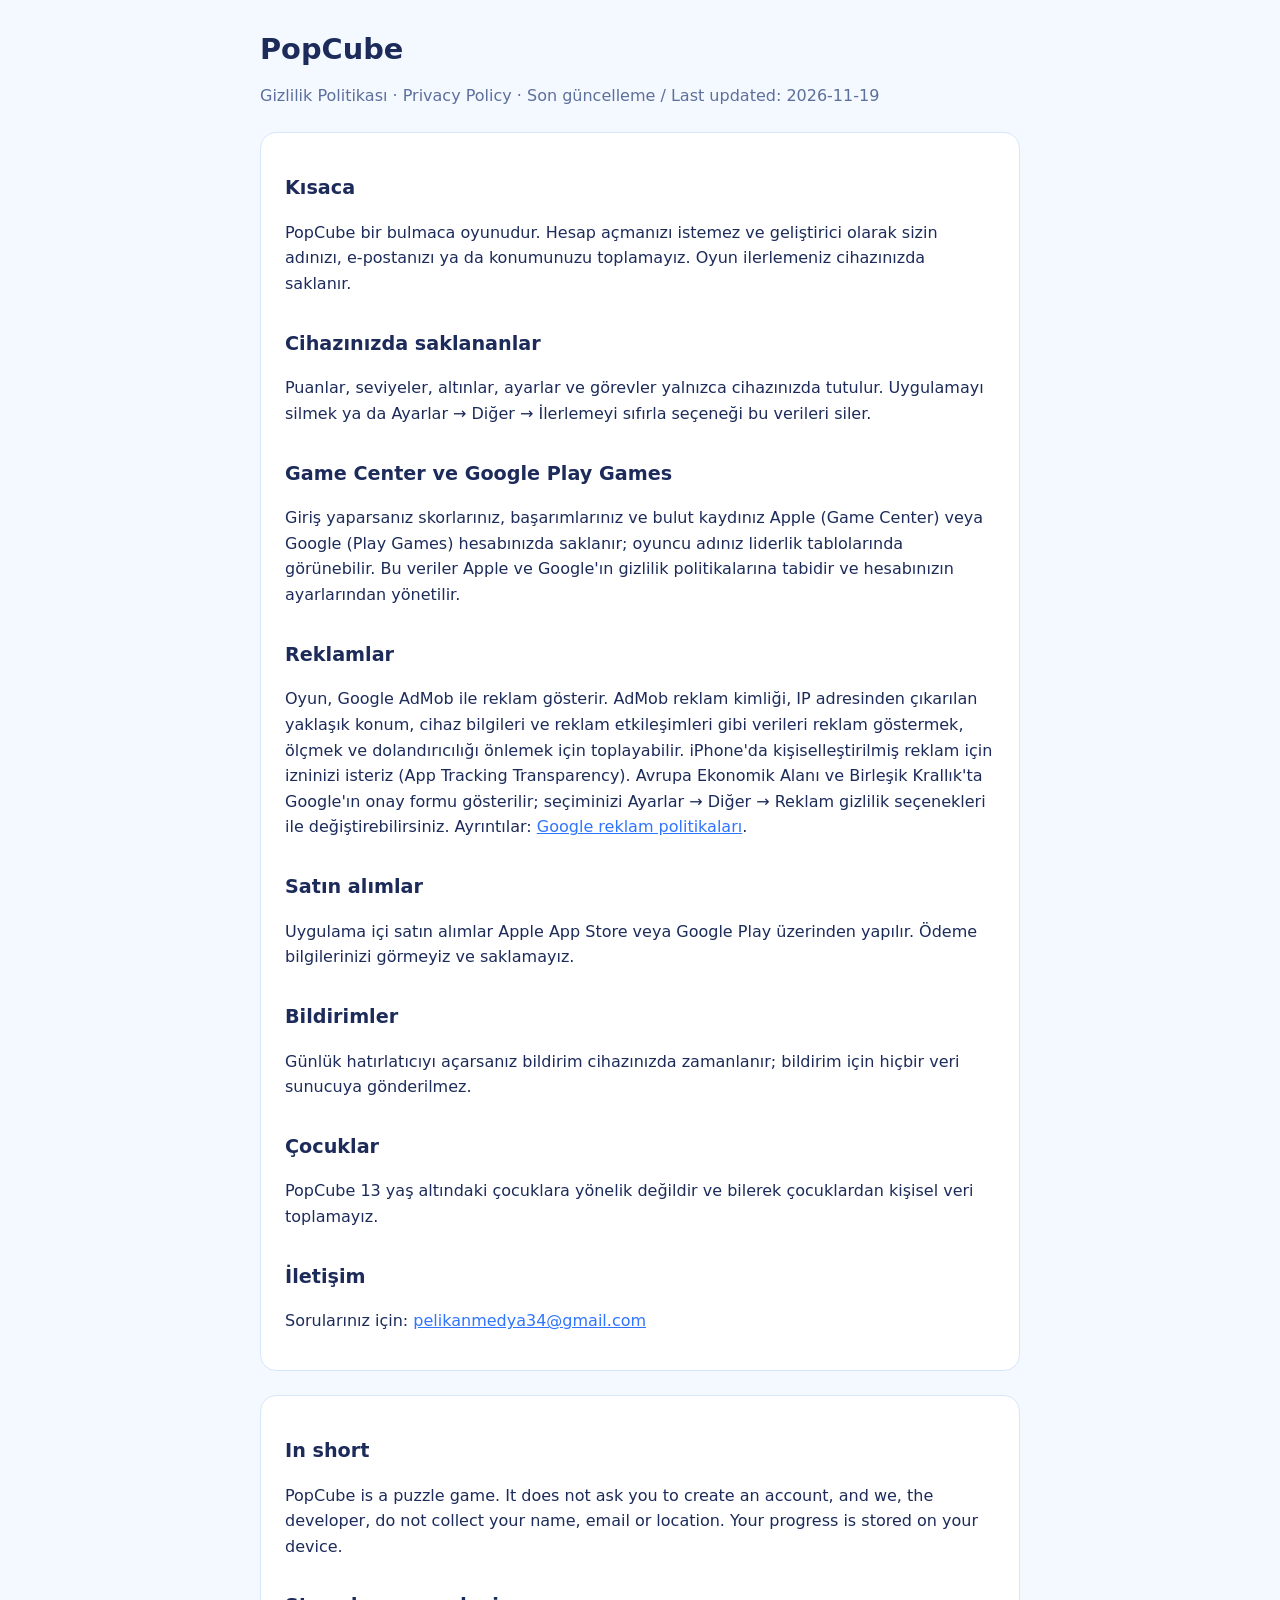
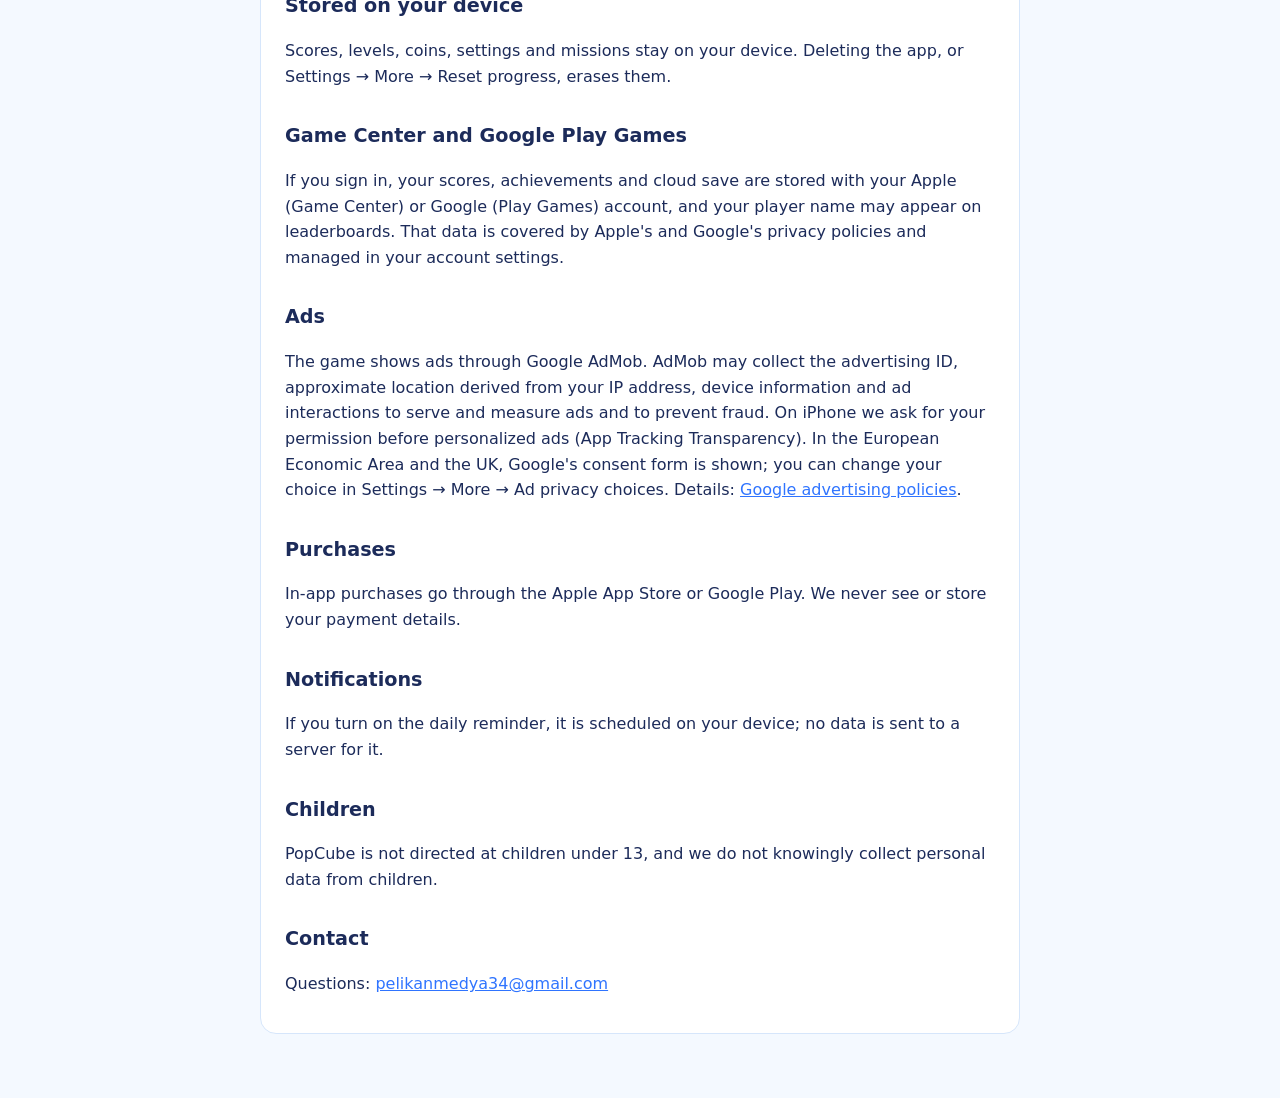
==== privacy.html @ 4b91d356 "PopCube support page, privacy policy and app-ads.txt Co-Authored-By: Claude Opus 5.5 <noreply@anthro" ====
<!doctype html>
<html lang="tr">
<head>
<meta charset="utf-8">
<meta name="viewport" content="width=device-width, initial-scale=1">
<title>PopCube Gizlilik Politikası / Privacy Policy</title>
<style>
  :root { --ink: #1c2b5a; --dim: #5d6f9c; --line: #d6e6fb; --blue: #2f74ff; --bg: #f4f9ff; }
  body { margin: 0; background: var(--bg); color: var(--ink); font: 16px/1.6 system-ui, -apple-system, "Segoe UI", sans-serif; }
  main { max-width: 760px; margin: 0 auto; padding: 32px max(20px, env(safe-area-inset-left)) 64px; }
  h1 { font-size: 1.8rem; line-height: 1.2; margin: 0 0 4px; }
  h2 { font-size: 1.2rem; margin: 32px 0 8px; }
  p, li { color: var(--ink); } small, .dim { color: var(--dim); }
  section { background: #fff; border: 1px solid var(--line); border-radius: 16px; padding: 8px 24px 20px; margin-top: 24px; }
  a { color: var(--blue); }
</style>
</head>
<body>
<main>
  <h1>PopCube</h1>
  <p class="dim">Gizlilik Politikası · Privacy Policy · Son güncelleme / Last updated: 2026-11-19</p>

  <section lang="tr">
    <h2>Kısaca</h2>
    <p>PopCube bir bulmaca oyunudur. Hesap açmanızı istemez ve geliştirici olarak sizin adınızı, e-postanızı ya da konumunuzu toplamayız. Oyun ilerlemeniz cihazınızda saklanır.</p>
    <h2>Cihazınızda saklananlar</h2>
    <p>Puanlar, seviyeler, altınlar, ayarlar ve görevler yalnızca cihazınızda tutulur. Uygulamayı silmek ya da Ayarlar → Diğer → İlerlemeyi sıfırla seçeneği bu verileri siler.</p>
    <h2>Game Center ve Google Play Games</h2>
    <p>Giriş yaparsanız skorlarınız, başarımlarınız ve bulut kaydınız Apple (Game Center) veya Google (Play Games) hesabınızda saklanır; oyuncu adınız liderlik tablolarında görünebilir. Bu veriler Apple ve Google'ın gizlilik politikalarına tabidir ve hesabınızın ayarlarından yönetilir.</p>
    <h2>Reklamlar</h2>
    <p>Oyun, Google AdMob ile reklam gösterir. AdMob reklam kimliği, IP adresinden çıkarılan yaklaşık konum, cihaz bilgileri ve reklam etkileşimleri gibi verileri reklam göstermek, ölçmek ve dolandırıcılığı önlemek için toplayabilir. iPhone'da kişiselleştirilmiş reklam için izninizi isteriz (App Tracking Transparency). Avrupa Ekonomik Alanı ve Birleşik Krallık'ta Google'ın onay formu gösterilir; seçiminizi Ayarlar → Diğer → Reklam gizlilik seçenekleri ile değiştirebilirsiniz. Ayrıntılar: <a href="https://policies.google.com/technologies/ads">Google reklam politikaları</a>.</p>
    <h2>Satın alımlar</h2>
    <p>Uygulama içi satın alımlar Apple App Store veya Google Play üzerinden yapılır. Ödeme bilgilerinizi görmeyiz ve saklamayız.</p>
    <h2>Bildirimler</h2>
    <p>Günlük hatırlatıcıyı açarsanız bildirim cihazınızda zamanlanır; bildirim için hiçbir veri sunucuya gönderilmez.</p>
    <h2>Çocuklar</h2>
    <p>PopCube 13 yaş altındaki çocuklara yönelik değildir ve bilerek çocuklardan kişisel veri toplamayız.</p>
    <h2>İletişim</h2>
    <p>Sorularınız için: <a href="mailto:pelikanmedya34@gmail.com">pelikanmedya34@gmail.com</a></p>
  </section>

  <section lang="en">
    <h2>In short</h2>
    <p>PopCube is a puzzle game. It does not ask you to create an account, and we, the developer, do not collect your name, email or location. Your progress is stored on your device.</p>
    <h2>Stored on your device</h2>
    <p>Scores, levels, coins, settings and missions stay on your device. Deleting the app, or Settings → More → Reset progress, erases them.</p>
    <h2>Game Center and Google Play Games</h2>
    <p>If you sign in, your scores, achievements and cloud save are stored with your Apple (Game Center) or Google (Play Games) account, and your player name may appear on leaderboards. That data is covered by Apple's and Google's privacy policies and managed in your account settings.</p>
    <h2>Ads</h2>
    <p>The game shows ads through Google AdMob. AdMob may collect the advertising ID, approximate location derived from your IP address, device information and ad interactions to serve and measure ads and to prevent fraud. On iPhone we ask for your permission before personalized ads (App Tracking Transparency). In the European Economic Area and the UK, Google's consent form is shown; you can change your choice in Settings → More → Ad privacy choices. Details: <a href="https://policies.google.com/technologies/ads">Google advertising policies</a>.</p>
    <h2>Purchases</h2>
    <p>In-app purchases go through the Apple App Store or Google Play. We never see or store your payment details.</p>
    <h2>Notifications</h2>
    <p>If you turn on the daily reminder, it is scheduled on your device; no data is sent to a server for it.</p>
    <h2>Children</h2>
    <p>PopCube is not directed at children under 13, and we do not knowingly collect personal data from children.</p>
    <h2>Contact</h2>
    <p>Questions: <a href="mailto:pelikanmedya34@gmail.com">pelikanmedya34@gmail.com</a></p>
  </section>
</main>
</body>
</html>
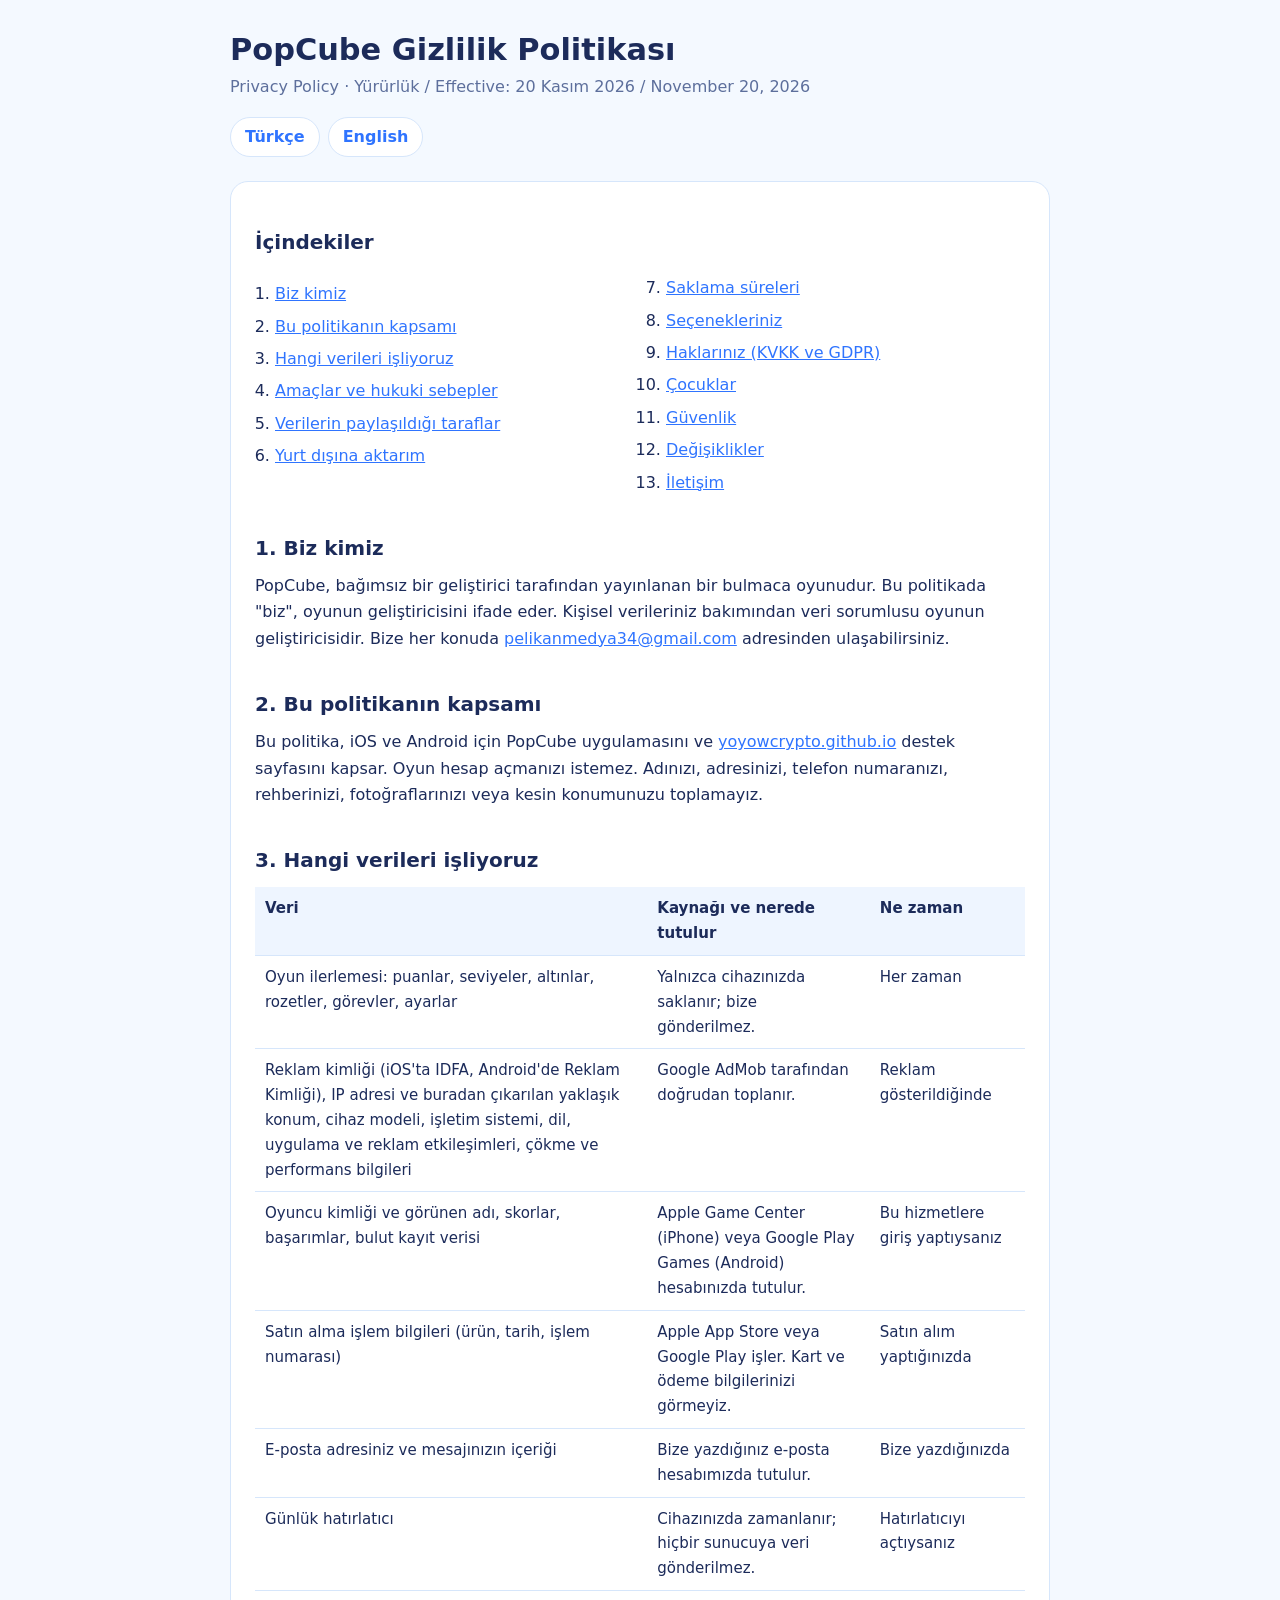
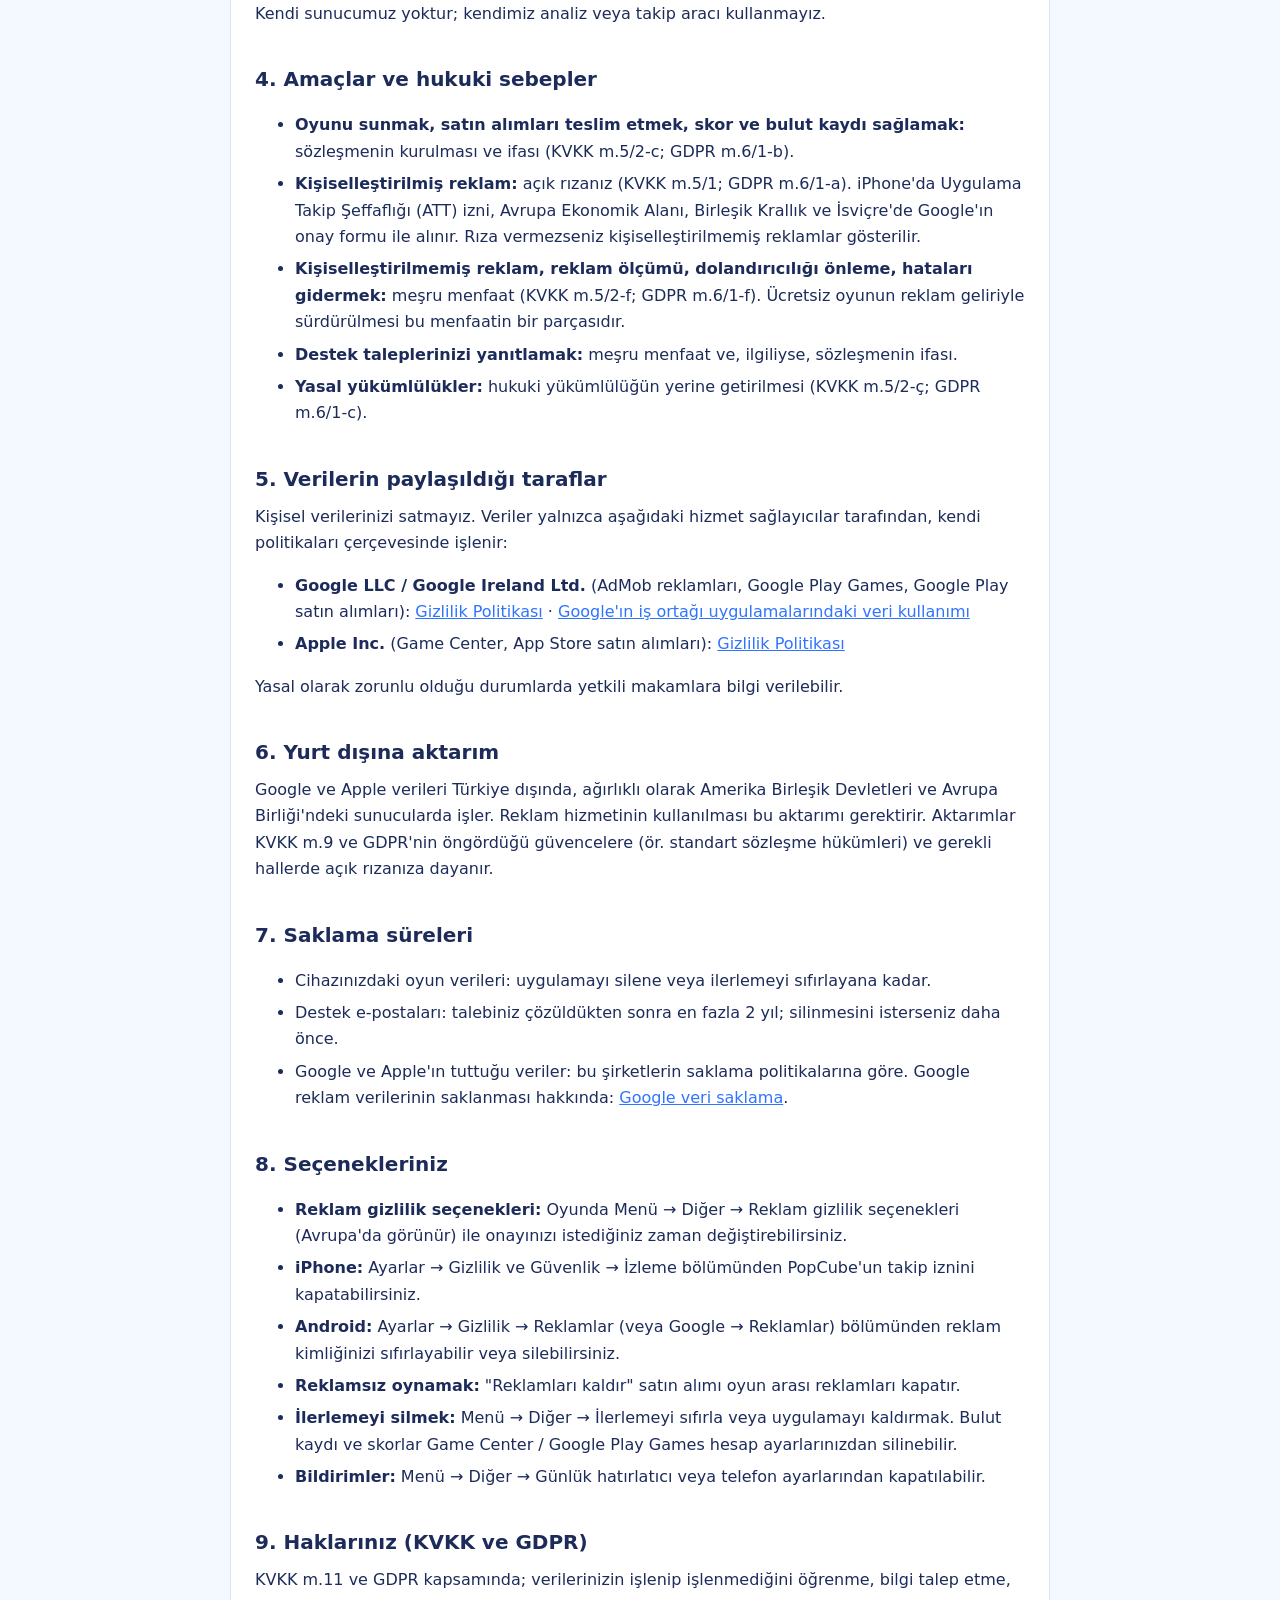
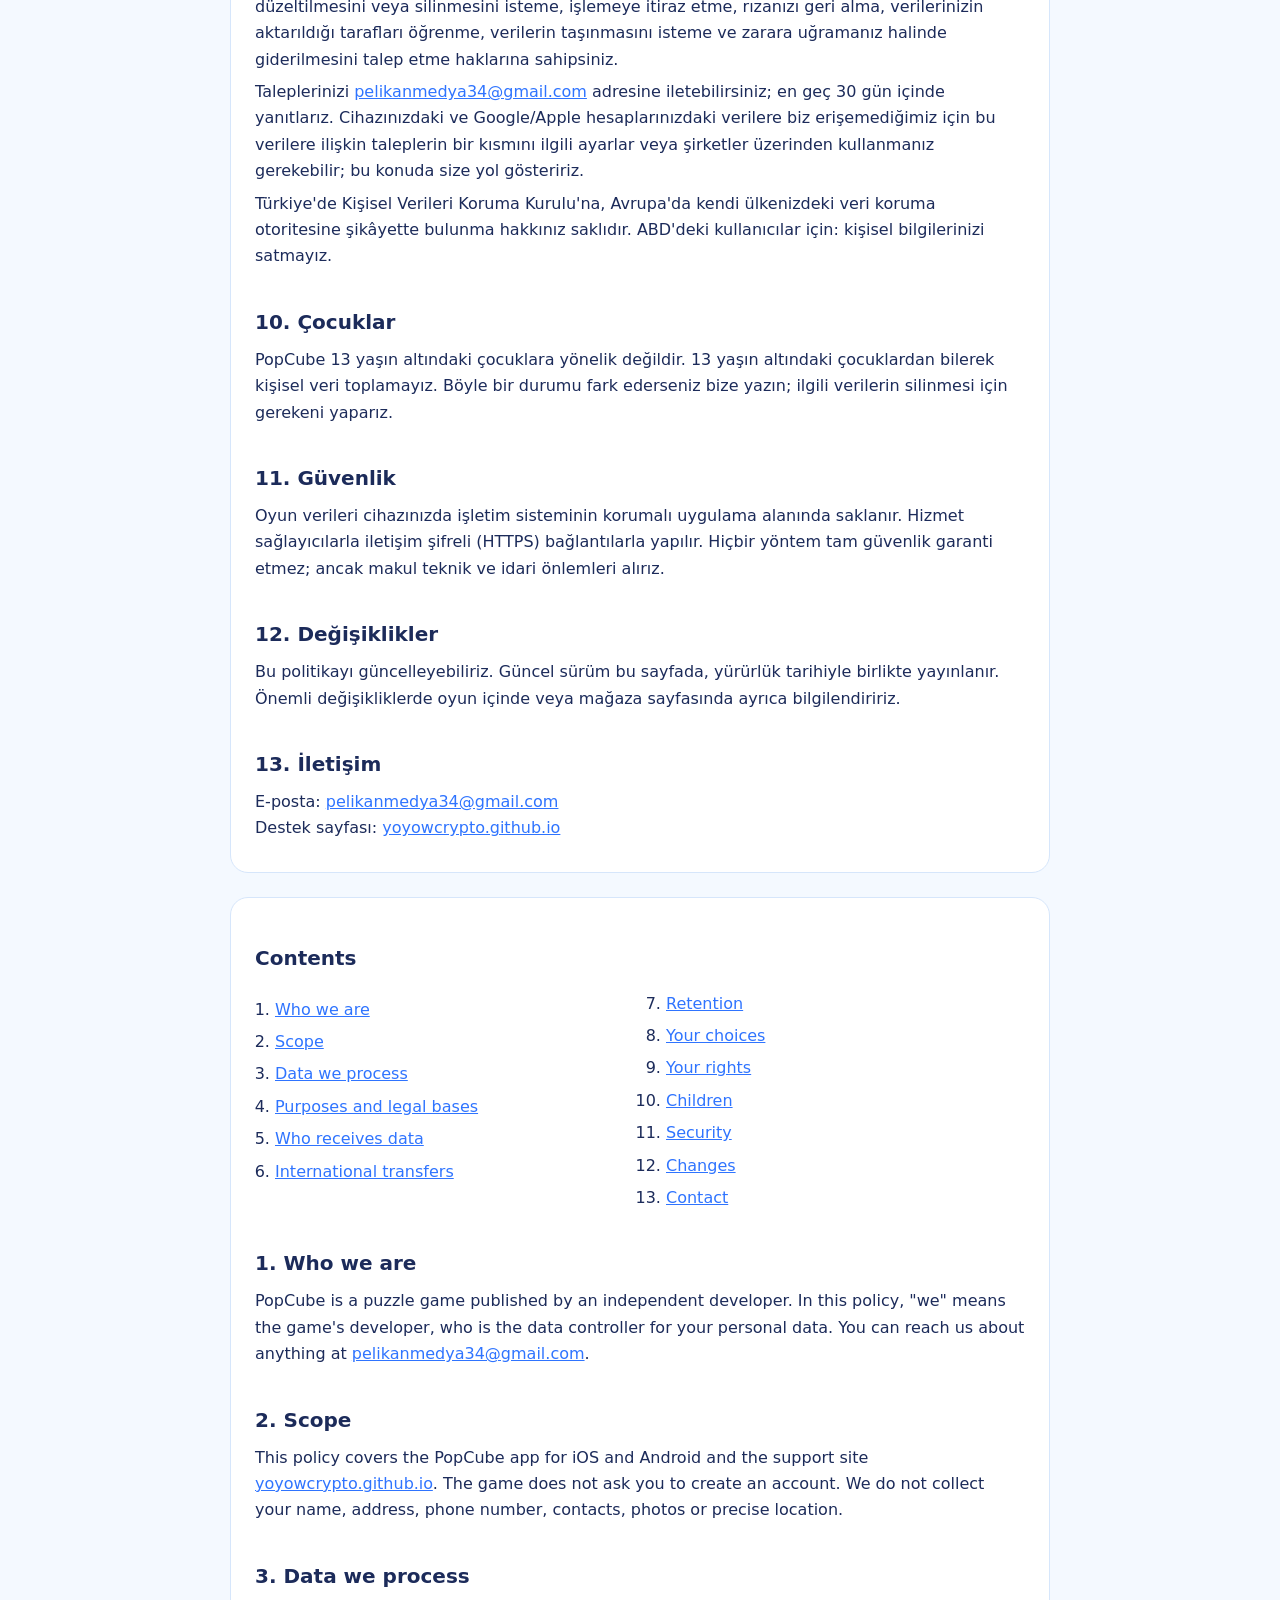
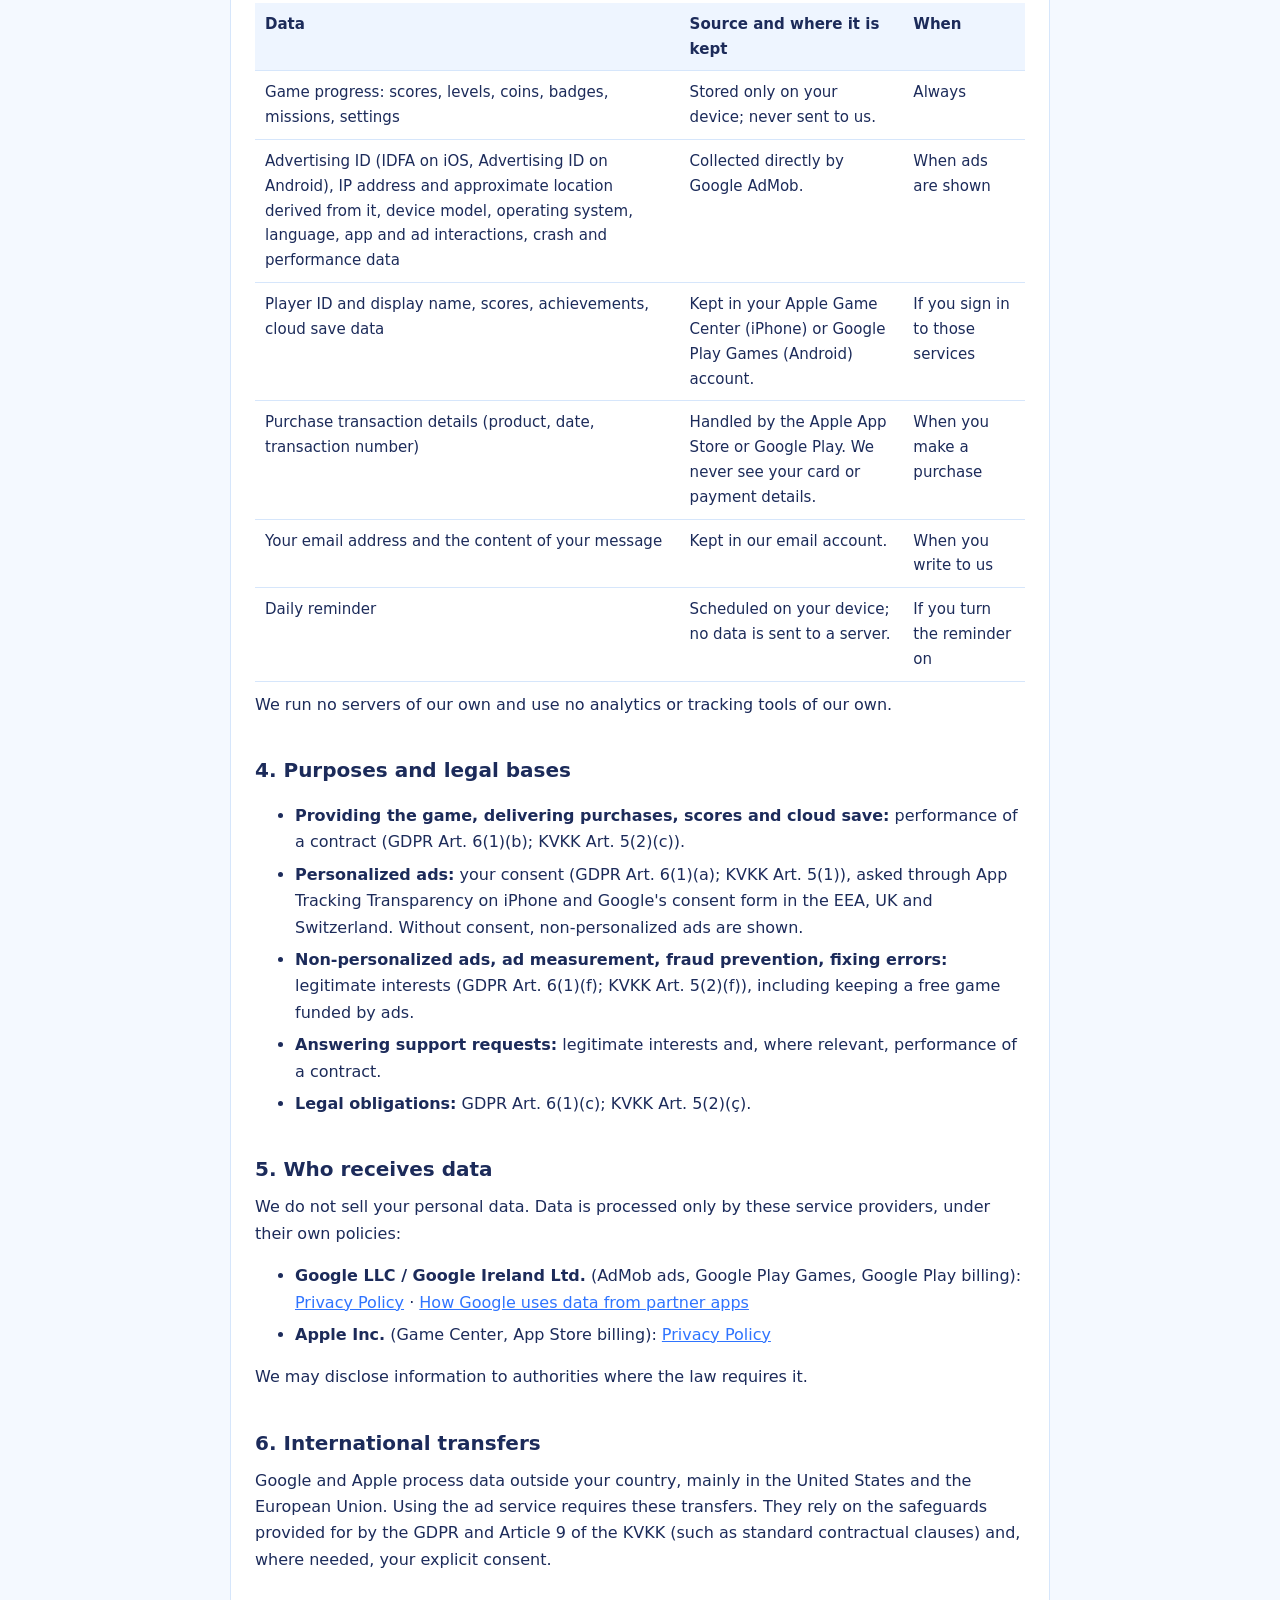
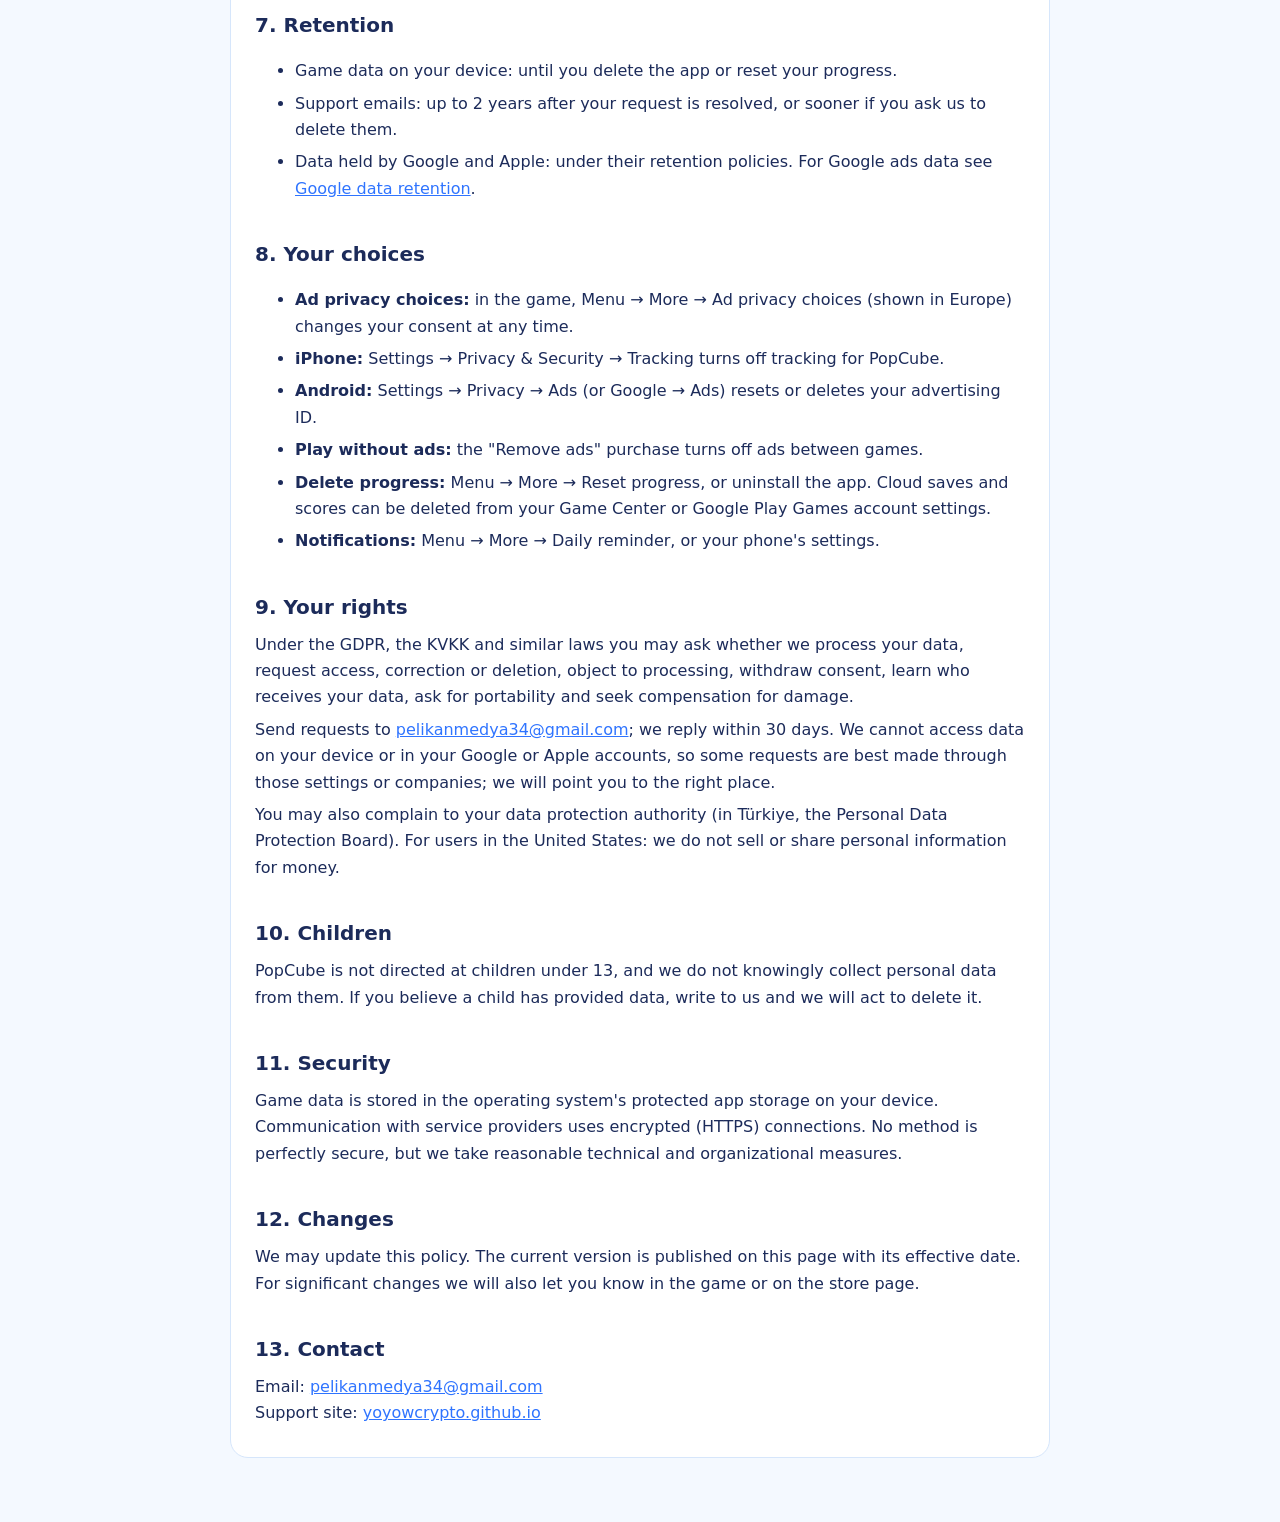
==== commit d6ffb9e4: "Expand the privacy policy Co-Authored-By: Claude Opus 5.5 <noreply@anthropic.com> Claude-Session: ht" ====
--- a/privacy.html
+++ b/privacy.html
@@ -5,57 +5,218 @@
 <meta name="viewport" content="width=device-width, initial-scale=1">
 <title>PopCube Gizlilik Politikası / Privacy Policy</title>
 <style>
-  :root { --ink: #1c2b5a; --dim: #5d6f9c; --line: #d6e6fb; --blue: #2f74ff; --bg: #f4f9ff; }
-  body { margin: 0; background: var(--bg); color: var(--ink); font: 16px/1.6 system-ui, -apple-system, "Segoe UI", sans-serif; }
-  main { max-width: 760px; margin: 0 auto; padding: 32px max(20px, env(safe-area-inset-left)) 64px; }
-  h1 { font-size: 1.8rem; line-height: 1.2; margin: 0 0 4px; }
-  h2 { font-size: 1.2rem; margin: 32px 0 8px; }
-  p, li { color: var(--ink); } small, .dim { color: var(--dim); }
-  section { background: #fff; border: 1px solid var(--line); border-radius: 16px; padding: 8px 24px 20px; margin-top: 24px; }
+  :root { --ink: #1c2b5a; --dim: #5d6f9c; --line: #d6e6fb; --blue: #2f74ff; --bg: #f4f9ff; --soft: #eef5ff; }
+  body { margin: 0; background: var(--bg); color: var(--ink); font: 16px/1.65 system-ui, -apple-system, "Segoe UI", sans-serif; }
+  main { max-width: 820px; margin: 0 auto; padding: 32px max(20px, env(safe-area-inset-left)) 64px; }
+  h1 { font-size: 1.9rem; line-height: 1.2; margin: 0 0 4px; text-wrap: balance; }
+  h2 { font-size: 1.25rem; margin: 36px 0 8px; text-wrap: balance; }
+  h3 { font-size: 1.02rem; margin: 22px 0 6px; }
+  p, li { margin: 6px 0; }
+  .dim { color: var(--dim); }
+  nav { display: flex; gap: 8px; flex-wrap: wrap; margin: 16px 0 0; }
+  nav a { display: inline-block; padding: 6px 14px; border-radius: 999px; background: #fff; border: 1px solid var(--line); text-decoration: none; font-weight: 600; }
+  section.lang { background: #fff; border: 1px solid var(--line); border-radius: 18px; padding: 8px 24px 24px; margin-top: 24px; }
+  .table-wrap { overflow-x: auto; margin: 10px 0; }
+  table { border-collapse: collapse; width: 100%; min-width: 560px; font-size: .94rem; }
+  th, td { text-align: left; vertical-align: top; padding: 9px 10px; border-bottom: 1px solid var(--line); }
+  th { background: var(--soft); font-weight: 700; }
   a { color: var(--blue); }
+  ol.toc { columns: 2; column-gap: 32px; padding-left: 20px; }
+  @media (max-width: 560px) { ol.toc { columns: 1; } }
 </style>
 </head>
 <body>
 <main>
-  <h1>PopCube</h1>
-  <p class="dim">Gizlilik Politikası · Privacy Policy · Son güncelleme / Last updated: 2026-11-19</p>
-
-  <section lang="tr">
-    <h2>Kısaca</h2>
-    <p>PopCube bir bulmaca oyunudur. Hesap açmanızı istemez ve geliştirici olarak sizin adınızı, e-postanızı ya da konumunuzu toplamayız. Oyun ilerlemeniz cihazınızda saklanır.</p>
-    <h2>Cihazınızda saklananlar</h2>
-    <p>Puanlar, seviyeler, altınlar, ayarlar ve görevler yalnızca cihazınızda tutulur. Uygulamayı silmek ya da Ayarlar → Diğer → İlerlemeyi sıfırla seçeneği bu verileri siler.</p>
-    <h2>Game Center ve Google Play Games</h2>
-    <p>Giriş yaparsanız skorlarınız, başarımlarınız ve bulut kaydınız Apple (Game Center) veya Google (Play Games) hesabınızda saklanır; oyuncu adınız liderlik tablolarında görünebilir. Bu veriler Apple ve Google'ın gizlilik politikalarına tabidir ve hesabınızın ayarlarından yönetilir.</p>
-    <h2>Reklamlar</h2>
-    <p>Oyun, Google AdMob ile reklam gösterir. AdMob reklam kimliği, IP adresinden çıkarılan yaklaşık konum, cihaz bilgileri ve reklam etkileşimleri gibi verileri reklam göstermek, ölçmek ve dolandırıcılığı önlemek için toplayabilir. iPhone'da kişiselleştirilmiş reklam için izninizi isteriz (App Tracking Transparency). Avrupa Ekonomik Alanı ve Birleşik Krallık'ta Google'ın onay formu gösterilir; seçiminizi Ayarlar → Diğer → Reklam gizlilik seçenekleri ile değiştirebilirsiniz. Ayrıntılar: <a href="https://policies.google.com/technologies/ads">Google reklam politikaları</a>.</p>
-    <h2>Satın alımlar</h2>
-    <p>Uygulama içi satın alımlar Apple App Store veya Google Play üzerinden yapılır. Ödeme bilgilerinizi görmeyiz ve saklamayız.</p>
-    <h2>Bildirimler</h2>
-    <p>Günlük hatırlatıcıyı açarsanız bildirim cihazınızda zamanlanır; bildirim için hiçbir veri sunucuya gönderilmez.</p>
-    <h2>Çocuklar</h2>
-    <p>PopCube 13 yaş altındaki çocuklara yönelik değildir ve bilerek çocuklardan kişisel veri toplamayız.</p>
-    <h2>İletişim</h2>
-    <p>Sorularınız için: <a href="mailto:pelikanmedya34@gmail.com">pelikanmedya34@gmail.com</a></p>
+  <h1>PopCube Gizlilik Politikası</h1>
+  <p class="dim">Privacy Policy · Yürürlük / Effective: 20 Kasım 2026 / November 20, 2026</p>
+  <nav><a href="#tr">Türkçe</a><a href="#en">English</a></nav>
+
+  <!-- ======================= TÜRKÇE ======================= -->
+  <section class="lang" id="tr" lang="tr">
+    <h2>İçindekiler</h2>
+    <ol class="toc">
+      <li><a href="#tr-1">Biz kimiz</a></li>
+      <li><a href="#tr-2">Bu politikanın kapsamı</a></li>
+      <li><a href="#tr-3">Hangi verileri işliyoruz</a></li>
+      <li><a href="#tr-4">Amaçlar ve hukuki sebepler</a></li>
+      <li><a href="#tr-5">Verilerin paylaşıldığı taraflar</a></li>
+      <li><a href="#tr-6">Yurt dışına aktarım</a></li>
+      <li><a href="#tr-7">Saklama süreleri</a></li>
+      <li><a href="#tr-8">Seçenekleriniz</a></li>
+      <li><a href="#tr-9">Haklarınız (KVKK ve GDPR)</a></li>
+      <li><a href="#tr-10">Çocuklar</a></li>
+      <li><a href="#tr-11">Güvenlik</a></li>
+      <li><a href="#tr-12">Değişiklikler</a></li>
+      <li><a href="#tr-13">İletişim</a></li>
+    </ol>
+
+    <h2 id="tr-1">1. Biz kimiz</h2>
+    <p>PopCube, bağımsız bir geliştirici tarafından yayınlanan bir bulmaca oyunudur. Bu politikada "biz", oyunun geliştiricisini ifade eder. Kişisel verileriniz bakımından veri sorumlusu oyunun geliştiricisidir. Bize her konuda <a href="mailto:pelikanmedya34@gmail.com">pelikanmedya34@gmail.com</a> adresinden ulaşabilirsiniz.</p>
+
+    <h2 id="tr-2">2. Bu politikanın kapsamı</h2>
+    <p>Bu politika, iOS ve Android için PopCube uygulamasını ve <a href="https://yoyowcrypto.github.io">yoyowcrypto.github.io</a> destek sayfasını kapsar. Oyun hesap açmanızı istemez. Adınızı, adresinizi, telefon numaranızı, rehberinizi, fotoğraflarınızı veya kesin konumunuzu toplamayız.</p>
+
+    <h2 id="tr-3">3. Hangi verileri işliyoruz</h2>
+    <div class="table-wrap"><table>
+      <thead><tr><th>Veri</th><th>Kaynağı ve nerede tutulur</th><th>Ne zaman</th></tr></thead>
+      <tbody>
+        <tr><td>Oyun ilerlemesi: puanlar, seviyeler, altınlar, rozetler, görevler, ayarlar</td><td>Yalnızca cihazınızda saklanır; bize gönderilmez.</td><td>Her zaman</td></tr>
+        <tr><td>Reklam kimliği (iOS'ta IDFA, Android'de Reklam Kimliği), IP adresi ve buradan çıkarılan yaklaşık konum, cihaz modeli, işletim sistemi, dil, uygulama ve reklam etkileşimleri, çökme ve performans bilgileri</td><td>Google AdMob tarafından doğrudan toplanır.</td><td>Reklam gösterildiğinde</td></tr>
+        <tr><td>Oyuncu kimliği ve görünen adı, skorlar, başarımlar, bulut kayıt verisi</td><td>Apple Game Center (iPhone) veya Google Play Games (Android) hesabınızda tutulur.</td><td>Bu hizmetlere giriş yaptıysanız</td></tr>
+        <tr><td>Satın alma işlem bilgileri (ürün, tarih, işlem numarası)</td><td>Apple App Store veya Google Play işler. Kart ve ödeme bilgilerinizi görmeyiz.</td><td>Satın alım yaptığınızda</td></tr>
+        <tr><td>E-posta adresiniz ve mesajınızın içeriği</td><td>Bize yazdığınız e-posta hesabımızda tutulur.</td><td>Bize yazdığınızda</td></tr>
+        <tr><td>Günlük hatırlatıcı</td><td>Cihazınızda zamanlanır; hiçbir sunucuya veri gönderilmez.</td><td>Hatırlatıcıyı açtıysanız</td></tr>
+      </tbody>
+    </table></div>
+    <p>Kendi sunucumuz yoktur; kendimiz analiz veya takip aracı kullanmayız.</p>
+
+    <h2 id="tr-4">4. Amaçlar ve hukuki sebepler</h2>
+    <ul>
+      <li><b>Oyunu sunmak, satın alımları teslim etmek, skor ve bulut kaydı sağlamak:</b> sözleşmenin kurulması ve ifası (KVKK m.5/2-c; GDPR m.6/1-b).</li>
+      <li><b>Kişiselleştirilmiş reklam:</b> açık rızanız (KVKK m.5/1; GDPR m.6/1-a). iPhone'da Uygulama Takip Şeffaflığı (ATT) izni, Avrupa Ekonomik Alanı, Birleşik Krallık ve İsviçre'de Google'ın onay formu ile alınır. Rıza vermezseniz kişiselleştirilmemiş reklamlar gösterilir.</li>
+      <li><b>Kişiselleştirilmemiş reklam, reklam ölçümü, dolandırıcılığı önleme, hataları gidermek:</b> meşru menfaat (KVKK m.5/2-f; GDPR m.6/1-f). Ücretsiz oyunun reklam geliriyle sürdürülmesi bu menfaatin bir parçasıdır.</li>
+      <li><b>Destek taleplerinizi yanıtlamak:</b> meşru menfaat ve, ilgiliyse, sözleşmenin ifası.</li>
+      <li><b>Yasal yükümlülükler:</b> hukuki yükümlülüğün yerine getirilmesi (KVKK m.5/2-ç; GDPR m.6/1-c).</li>
+    </ul>
+
+    <h2 id="tr-5">5. Verilerin paylaşıldığı taraflar</h2>
+    <p>Kişisel verilerinizi satmayız. Veriler yalnızca aşağıdaki hizmet sağlayıcılar tarafından, kendi politikaları çerçevesinde işlenir:</p>
+    <ul>
+      <li><b>Google LLC / Google Ireland Ltd.</b> (AdMob reklamları, Google Play Games, Google Play satın alımları): <a href="https://policies.google.com/privacy">Gizlilik Politikası</a> · <a href="https://policies.google.com/technologies/partner-sites">Google'ın iş ortağı uygulamalarındaki veri kullanımı</a></li>
+      <li><b>Apple Inc.</b> (Game Center, App Store satın alımları): <a href="https://www.apple.com/legal/privacy/">Gizlilik Politikası</a></li>
+    </ul>
+    <p>Yasal olarak zorunlu olduğu durumlarda yetkili makamlara bilgi verilebilir.</p>
+
+    <h2 id="tr-6">6. Yurt dışına aktarım</h2>
+    <p>Google ve Apple verileri Türkiye dışında, ağırlıklı olarak Amerika Birleşik Devletleri ve Avrupa Birliği'ndeki sunucularda işler. Reklam hizmetinin kullanılması bu aktarımı gerektirir. Aktarımlar KVKK m.9 ve GDPR'nin öngördüğü güvencelere (ör. standart sözleşme hükümleri) ve gerekli hallerde açık rızanıza dayanır.</p>
+
+    <h2 id="tr-7">7. Saklama süreleri</h2>
+    <ul>
+      <li>Cihazınızdaki oyun verileri: uygulamayı silene veya ilerlemeyi sıfırlayana kadar.</li>
+      <li>Destek e-postaları: talebiniz çözüldükten sonra en fazla 2 yıl; silinmesini isterseniz daha önce.</li>
+      <li>Google ve Apple'ın tuttuğu veriler: bu şirketlerin saklama politikalarına göre. Google reklam verilerinin saklanması hakkında: <a href="https://policies.google.com/technologies/retention">Google veri saklama</a>.</li>
+    </ul>
+
+    <h2 id="tr-8">8. Seçenekleriniz</h2>
+    <ul>
+      <li><b>Reklam gizlilik seçenekleri:</b> Oyunda Menü → Diğer → Reklam gizlilik seçenekleri (Avrupa'da görünür) ile onayınızı istediğiniz zaman değiştirebilirsiniz.</li>
+      <li><b>iPhone:</b> Ayarlar → Gizlilik ve Güvenlik → İzleme bölümünden PopCube'un takip iznini kapatabilirsiniz.</li>
+      <li><b>Android:</b> Ayarlar → Gizlilik → Reklamlar (veya Google → Reklamlar) bölümünden reklam kimliğinizi sıfırlayabilir veya silebilirsiniz.</li>
+      <li><b>Reklamsız oynamak:</b> "Reklamları kaldır" satın alımı oyun arası reklamları kapatır.</li>
+      <li><b>İlerlemeyi silmek:</b> Menü → Diğer → İlerlemeyi sıfırla veya uygulamayı kaldırmak. Bulut kaydı ve skorlar Game Center / Google Play Games hesap ayarlarınızdan silinebilir.</li>
+      <li><b>Bildirimler:</b> Menü → Diğer → Günlük hatırlatıcı veya telefon ayarlarından kapatılabilir.</li>
+    </ul>
+
+    <h2 id="tr-9">9. Haklarınız (KVKK ve GDPR)</h2>
+    <p>KVKK m.11 ve GDPR kapsamında; verilerinizin işlenip işlenmediğini öğrenme, bilgi talep etme, düzeltilmesini veya silinmesini isteme, işlemeye itiraz etme, rızanızı geri alma, verilerinizin aktarıldığı tarafları öğrenme, verilerin taşınmasını isteme ve zarara uğramanız halinde giderilmesini talep etme haklarına sahipsiniz.</p>
+    <p>Taleplerinizi <a href="mailto:pelikanmedya34@gmail.com">pelikanmedya34@gmail.com</a> adresine iletebilirsiniz; en geç 30 gün içinde yanıtlarız. Cihazınızdaki ve Google/Apple hesaplarınızdaki verilere biz erişemediğimiz için bu verilere ilişkin taleplerin bir kısmını ilgili ayarlar veya şirketler üzerinden kullanmanız gerekebilir; bu konuda size yol gösteririz.</p>
+    <p>Türkiye'de Kişisel Verileri Koruma Kurulu'na, Avrupa'da kendi ülkenizdeki veri koruma otoritesine şikâyette bulunma hakkınız saklıdır. ABD'deki kullanıcılar için: kişisel bilgilerinizi satmayız.</p>
+
+    <h2 id="tr-10">10. Çocuklar</h2>
+    <p>PopCube 13 yaşın altındaki çocuklara yönelik değildir. 13 yaşın altındaki çocuklardan bilerek kişisel veri toplamayız. Böyle bir durumu fark ederseniz bize yazın; ilgili verilerin silinmesi için gerekeni yaparız.</p>
+
+    <h2 id="tr-11">11. Güvenlik</h2>
+    <p>Oyun verileri cihazınızda işletim sisteminin korumalı uygulama alanında saklanır. Hizmet sağlayıcılarla iletişim şifreli (HTTPS) bağlantılarla yapılır. Hiçbir yöntem tam güvenlik garanti etmez; ancak makul teknik ve idari önlemleri alırız.</p>
+
+    <h2 id="tr-12">12. Değişiklikler</h2>
+    <p>Bu politikayı güncelleyebiliriz. Güncel sürüm bu sayfada, yürürlük tarihiyle birlikte yayınlanır. Önemli değişikliklerde oyun içinde veya mağaza sayfasında ayrıca bilgilendiririz.</p>
+
+    <h2 id="tr-13">13. İletişim</h2>
+    <p>E-posta: <a href="mailto:pelikanmedya34@gmail.com">pelikanmedya34@gmail.com</a><br>Destek sayfası: <a href="https://yoyowcrypto.github.io">yoyowcrypto.github.io</a></p>
   </section>
 
-  <section lang="en">
-    <h2>In short</h2>
-    <p>PopCube is a puzzle game. It does not ask you to create an account, and we, the developer, do not collect your name, email or location. Your progress is stored on your device.</p>
-    <h2>Stored on your device</h2>
-    <p>Scores, levels, coins, settings and missions stay on your device. Deleting the app, or Settings → More → Reset progress, erases them.</p>
-    <h2>Game Center and Google Play Games</h2>
-    <p>If you sign in, your scores, achievements and cloud save are stored with your Apple (Game Center) or Google (Play Games) account, and your player name may appear on leaderboards. That data is covered by Apple's and Google's privacy policies and managed in your account settings.</p>
-    <h2>Ads</h2>
-    <p>The game shows ads through Google AdMob. AdMob may collect the advertising ID, approximate location derived from your IP address, device information and ad interactions to serve and measure ads and to prevent fraud. On iPhone we ask for your permission before personalized ads (App Tracking Transparency). In the European Economic Area and the UK, Google's consent form is shown; you can change your choice in Settings → More → Ad privacy choices. Details: <a href="https://policies.google.com/technologies/ads">Google advertising policies</a>.</p>
-    <h2>Purchases</h2>
-    <p>In-app purchases go through the Apple App Store or Google Play. We never see or store your payment details.</p>
-    <h2>Notifications</h2>
-    <p>If you turn on the daily reminder, it is scheduled on your device; no data is sent to a server for it.</p>
-    <h2>Children</h2>
-    <p>PopCube is not directed at children under 13, and we do not knowingly collect personal data from children.</p>
-    <h2>Contact</h2>
-    <p>Questions: <a href="mailto:pelikanmedya34@gmail.com">pelikanmedya34@gmail.com</a></p>
+  <!-- ======================= ENGLISH ======================= -->
+  <section class="lang" id="en" lang="en">
+    <h2>Contents</h2>
+    <ol class="toc">
+      <li><a href="#en-1">Who we are</a></li>
+      <li><a href="#en-2">Scope</a></li>
+      <li><a href="#en-3">Data we process</a></li>
+      <li><a href="#en-4">Purposes and legal bases</a></li>
+      <li><a href="#en-5">Who receives data</a></li>
+      <li><a href="#en-6">International transfers</a></li>
+      <li><a href="#en-7">Retention</a></li>
+      <li><a href="#en-8">Your choices</a></li>
+      <li><a href="#en-9">Your rights</a></li>
+      <li><a href="#en-10">Children</a></li>
+      <li><a href="#en-11">Security</a></li>
+      <li><a href="#en-12">Changes</a></li>
+      <li><a href="#en-13">Contact</a></li>
+    </ol>
+
+    <h2 id="en-1">1. Who we are</h2>
+    <p>PopCube is a puzzle game published by an independent developer. In this policy, "we" means the game's developer, who is the data controller for your personal data. You can reach us about anything at <a href="mailto:pelikanmedya34@gmail.com">pelikanmedya34@gmail.com</a>.</p>
+
+    <h2 id="en-2">2. Scope</h2>
+    <p>This policy covers the PopCube app for iOS and Android and the support site <a href="https://yoyowcrypto.github.io">yoyowcrypto.github.io</a>. The game does not ask you to create an account. We do not collect your name, address, phone number, contacts, photos or precise location.</p>
+
+    <h2 id="en-3">3. Data we process</h2>
+    <div class="table-wrap"><table>
+      <thead><tr><th>Data</th><th>Source and where it is kept</th><th>When</th></tr></thead>
+      <tbody>
+        <tr><td>Game progress: scores, levels, coins, badges, missions, settings</td><td>Stored only on your device; never sent to us.</td><td>Always</td></tr>
+        <tr><td>Advertising ID (IDFA on iOS, Advertising ID on Android), IP address and approximate location derived from it, device model, operating system, language, app and ad interactions, crash and performance data</td><td>Collected directly by Google AdMob.</td><td>When ads are shown</td></tr>
+        <tr><td>Player ID and display name, scores, achievements, cloud save data</td><td>Kept in your Apple Game Center (iPhone) or Google Play Games (Android) account.</td><td>If you sign in to those services</td></tr>
+        <tr><td>Purchase transaction details (product, date, transaction number)</td><td>Handled by the Apple App Store or Google Play. We never see your card or payment details.</td><td>When you make a purchase</td></tr>
+        <tr><td>Your email address and the content of your message</td><td>Kept in our email account.</td><td>When you write to us</td></tr>
+        <tr><td>Daily reminder</td><td>Scheduled on your device; no data is sent to a server.</td><td>If you turn the reminder on</td></tr>
+      </tbody>
+    </table></div>
+    <p>We run no servers of our own and use no analytics or tracking tools of our own.</p>
+
+    <h2 id="en-4">4. Purposes and legal bases</h2>
+    <ul>
+      <li><b>Providing the game, delivering purchases, scores and cloud save:</b> performance of a contract (GDPR Art. 6(1)(b); KVKK Art. 5(2)(c)).</li>
+      <li><b>Personalized ads:</b> your consent (GDPR Art. 6(1)(a); KVKK Art. 5(1)), asked through App Tracking Transparency on iPhone and Google's consent form in the EEA, UK and Switzerland. Without consent, non-personalized ads are shown.</li>
+      <li><b>Non-personalized ads, ad measurement, fraud prevention, fixing errors:</b> legitimate interests (GDPR Art. 6(1)(f); KVKK Art. 5(2)(f)), including keeping a free game funded by ads.</li>
+      <li><b>Answering support requests:</b> legitimate interests and, where relevant, performance of a contract.</li>
+      <li><b>Legal obligations:</b> GDPR Art. 6(1)(c); KVKK Art. 5(2)(ç).</li>
+    </ul>
+
+    <h2 id="en-5">5. Who receives data</h2>
+    <p>We do not sell your personal data. Data is processed only by these service providers, under their own policies:</p>
+    <ul>
+      <li><b>Google LLC / Google Ireland Ltd.</b> (AdMob ads, Google Play Games, Google Play billing): <a href="https://policies.google.com/privacy">Privacy Policy</a> · <a href="https://policies.google.com/technologies/partner-sites">How Google uses data from partner apps</a></li>
+      <li><b>Apple Inc.</b> (Game Center, App Store billing): <a href="https://www.apple.com/legal/privacy/">Privacy Policy</a></li>
+    </ul>
+    <p>We may disclose information to authorities where the law requires it.</p>
+
+    <h2 id="en-6">6. International transfers</h2>
+    <p>Google and Apple process data outside your country, mainly in the United States and the European Union. Using the ad service requires these transfers. They rely on the safeguards provided for by the GDPR and Article 9 of the KVKK (such as standard contractual clauses) and, where needed, your explicit consent.</p>
+
+    <h2 id="en-7">7. Retention</h2>
+    <ul>
+      <li>Game data on your device: until you delete the app or reset your progress.</li>
+      <li>Support emails: up to 2 years after your request is resolved, or sooner if you ask us to delete them.</li>
+      <li>Data held by Google and Apple: under their retention policies. For Google ads data see <a href="https://policies.google.com/technologies/retention">Google data retention</a>.</li>
+    </ul>
+
+    <h2 id="en-8">8. Your choices</h2>
+    <ul>
+      <li><b>Ad privacy choices:</b> in the game, Menu → More → Ad privacy choices (shown in Europe) changes your consent at any time.</li>
+      <li><b>iPhone:</b> Settings → Privacy &amp; Security → Tracking turns off tracking for PopCube.</li>
+      <li><b>Android:</b> Settings → Privacy → Ads (or Google → Ads) resets or deletes your advertising ID.</li>
+      <li><b>Play without ads:</b> the "Remove ads" purchase turns off ads between games.</li>
+      <li><b>Delete progress:</b> Menu → More → Reset progress, or uninstall the app. Cloud saves and scores can be deleted from your Game Center or Google Play Games account settings.</li>
+      <li><b>Notifications:</b> Menu → More → Daily reminder, or your phone's settings.</li>
+    </ul>
+
+    <h2 id="en-9">9. Your rights</h2>
+    <p>Under the GDPR, the KVKK and similar laws you may ask whether we process your data, request access, correction or deletion, object to processing, withdraw consent, learn who receives your data, ask for portability and seek compensation for damage.</p>
+    <p>Send requests to <a href="mailto:pelikanmedya34@gmail.com">pelikanmedya34@gmail.com</a>; we reply within 30 days. We cannot access data on your device or in your Google or Apple accounts, so some requests are best made through those settings or companies; we will point you to the right place.</p>
+    <p>You may also complain to your data protection authority (in Türkiye, the Personal Data Protection Board). For users in the United States: we do not sell or share personal information for money.</p>
+
+    <h2 id="en-10">10. Children</h2>
+    <p>PopCube is not directed at children under 13, and we do not knowingly collect personal data from them. If you believe a child has provided data, write to us and we will act to delete it.</p>
+
+    <h2 id="en-11">11. Security</h2>
+    <p>Game data is stored in the operating system's protected app storage on your device. Communication with service providers uses encrypted (HTTPS) connections. No method is perfectly secure, but we take reasonable technical and organizational measures.</p>
+
+    <h2 id="en-12">12. Changes</h2>
+    <p>We may update this policy. The current version is published on this page with its effective date. For significant changes we will also let you know in the game or on the store page.</p>
+
+    <h2 id="en-13">13. Contact</h2>
+    <p>Email: <a href="mailto:pelikanmedya34@gmail.com">pelikanmedya34@gmail.com</a><br>Support site: <a href="https://yoyowcrypto.github.io">yoyowcrypto.github.io</a></p>
   </section>
 </main>
 </body>
